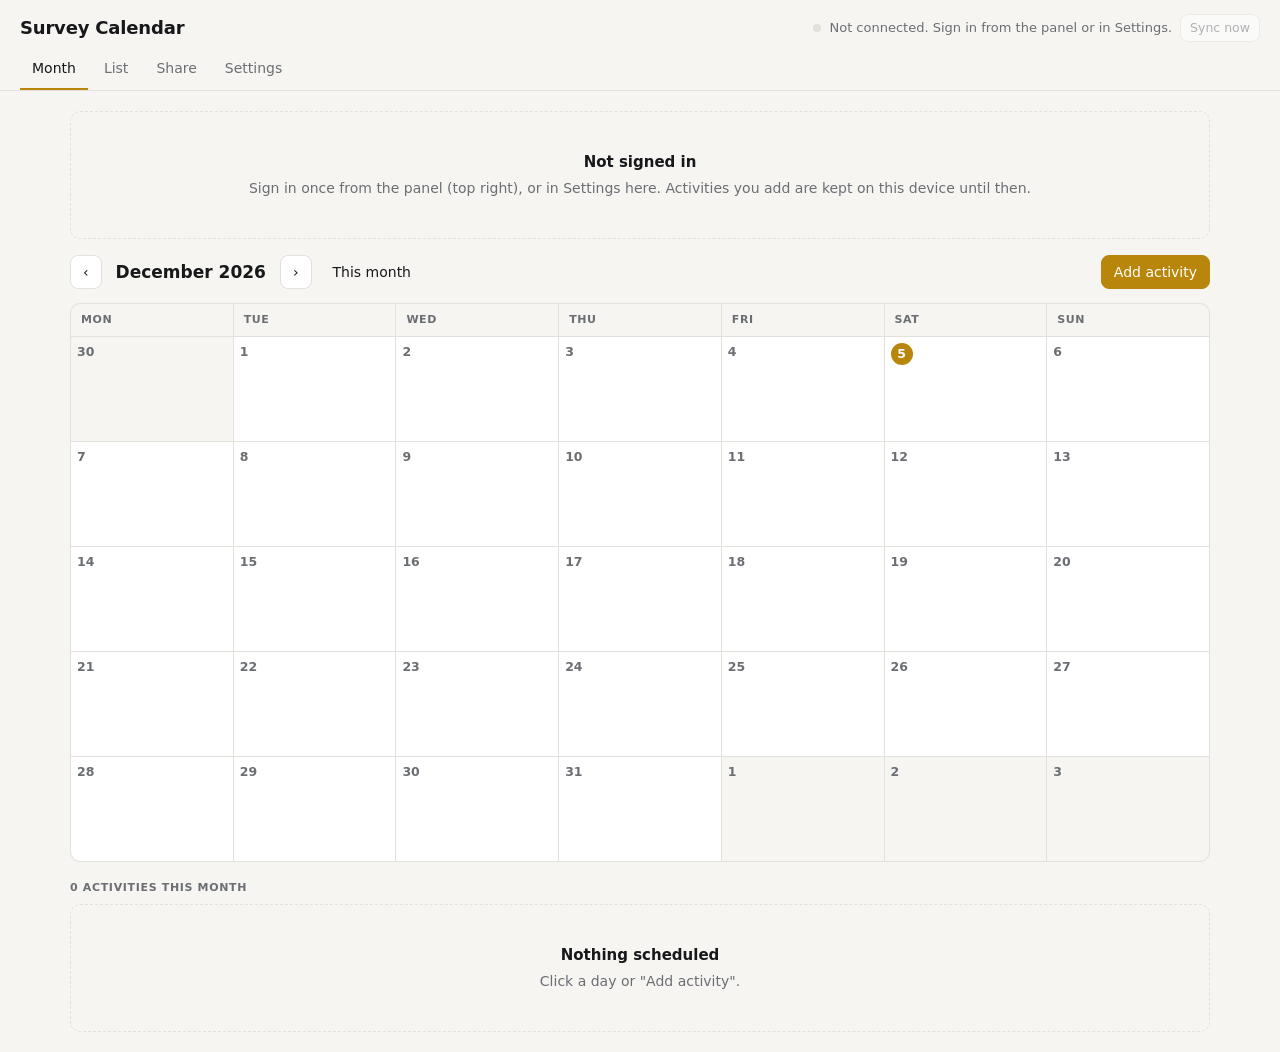
==== apps/calendar.html @ 8a00ec75 "Dashboard, Chatroom and Survey Calendar added to the Survey Unit panel" ====
<!doctype html>
<html lang="en">
<head>
<meta charset="utf-8">
<meta name="viewport" content="width=device-width, initial-scale=1">
<title>Survey Calendar</title>
<style>
/* Survey Calendar: the unit's survey activities on a month calendar, shareable read-only with stakeholders.
   Part of the Survey Unit panel (same look). Saved on this device first, sent to the Sheet when online (backend/unit_hub.gs, ?app=cal). */
:root{
  --bg:#f6f5f2; --panel:#ffffff; --ink:#17181a; --muted:#6b6e73; --line:#e3e1dc; --hover:#f0eee9; --field:#ffffff;
  --accent:#b8860b; --accent-ink:#ffffff; --accent-soft:#f7efd9;
  --ok:#1d7a43; --ok-bg:#e3f2e8; --bad:#b3261e; --bad-bg:#fbe7e4; --warn:#8f5b00; --warn-bg:#fbf0d9; --info:#2f5fa8; --info-bg:#e6eefa;
  --shadow:0 1px 2px rgba(0,0,0,.05); --shadow-lg:0 16px 40px rgba(0,0,0,.2);
  --font:"Inter","IBM Plex Sans","Segoe UI",system-ui,sans-serif; --mono:"IBM Plex Mono",Consolas,monospace;
  --r:10px; --gap-l:20px;
}
@media (prefers-color-scheme: dark){ :root:not([data-theme="light"]){
  --bg:#0e0f10; --panel:#17181a; --ink:#ececea; --muted:#9a9c9f; --line:#2a2c2f; --hover:#1f2023; --field:#121315;
  --accent:#e0b03c; --accent-ink:#17130a; --accent-soft:#2a230f;
  --ok:#5fcf8c; --ok-bg:#14271b; --bad:#f2877d; --bad-bg:#331714; --warn:#e3b24f; --warn-bg:#2e2310; --info:#8db4f0; --info-bg:#16213a;
  --shadow:0 1px 2px rgba(0,0,0,.4); --shadow-lg:0 16px 40px rgba(0,0,0,.6); color-scheme:dark; } }
:root[data-theme="dark"]{
  --bg:#0e0f10; --panel:#17181a; --ink:#ececea; --muted:#9a9c9f; --line:#2a2c2f; --hover:#1f2023; --field:#121315;
  --accent:#e0b03c; --accent-ink:#17130a; --accent-soft:#2a230f;
  --ok:#5fcf8c; --ok-bg:#14271b; --bad:#f2877d; --bad-bg:#331714; --warn:#e3b24f; --warn-bg:#2e2310; --info:#8db4f0; --info-bg:#16213a;
  --shadow:0 1px 2px rgba(0,0,0,.4); --shadow-lg:0 16px 40px rgba(0,0,0,.6); color-scheme:dark; }
*{box-sizing:border-box}
html,body{margin:0}
body{background:var(--bg);color:var(--ink);font:14px/1.45 var(--font);min-height:100vh}
:focus-visible{outline:2px solid var(--accent);outline-offset:2px}
button,input,select,textarea{font:inherit;color:inherit}
.mono{font-family:var(--mono);font-variant-numeric:tabular-nums}
.muted{color:var(--muted)}
header.top{position:sticky;top:0;z-index:5;background:var(--bg);border-bottom:1px solid var(--line)}
.hrow{display:flex;align-items:center;gap:12px;padding:14px var(--gap-l) 0;flex-wrap:wrap}
.hrow h1{font-size:18px;margin:0;letter-spacing:-.01em}
.sync{display:flex;align-items:center;gap:8px;font-size:13px;color:var(--muted);margin-left:auto}
.dot{width:8px;height:8px;border-radius:50%;background:var(--line);flex:none}
.dot.on{background:var(--ok)} .dot.off{background:var(--warn)} .dot.err{background:var(--bad)}
.tabs{display:flex;gap:4px;padding:8px var(--gap-l) 0;overflow-x:auto;scrollbar-width:none}
.tab{border:0;background:none;padding:8px 12px 10px;border-bottom:2px solid transparent;color:var(--muted);cursor:pointer;font-weight:500;white-space:nowrap}
.tab:hover{color:var(--ink)}
.tab[aria-selected="true"]{color:var(--ink);border-bottom-color:var(--accent)}
main{padding:var(--gap-l);max-width:1180px;margin:0 auto}
.btn{display:inline-flex;align-items:center;justify-content:center;gap:6px;height:34px;padding:0 12px;border-radius:8px;border:1px solid var(--line);background:var(--panel);cursor:pointer;font-weight:500;text-decoration:none;white-space:nowrap}
.btn:hover{background:var(--hover)}
.btn.primary{background:var(--accent);border-color:var(--accent);color:var(--accent-ink)}
.btn.sm{height:28px;padding:0 9px;font-size:12.5px}
.btn.ghost{border-color:transparent;background:none}
.btn:disabled{opacity:.5;cursor:default}
.btn[hidden]{display:none}
.banner{display:flex;gap:12px;align-items:flex-start;padding:12px 14px;border-radius:var(--r);margin-bottom:var(--gap-l);border:1px solid}
.banner.bad{background:var(--bad-bg);border-color:var(--bad)}
.banner b{display:block;margin-bottom:2px}
.prob{border-top:1px solid var(--line);padding:10px 0 0;margin-top:10px;display:flex;gap:10px;flex-wrap:wrap;align-items:center}
.empty{padding:40px 20px;text-align:center;color:var(--muted);border:1px dashed var(--line);border-radius:var(--r)}
.empty b{display:block;color:var(--ink);font-size:15px;margin-bottom:4px}
.pill{display:inline-block;font-size:11.5px;font-weight:600;padding:1px 8px;border-radius:999px;background:var(--hover);color:var(--muted);white-space:nowrap}
.pill.pending{background:var(--accent-soft);color:var(--accent)}
.st-Planned{background:var(--info-bg);color:var(--info)} .st-Confirmed{background:var(--ok-bg);color:var(--ok)}
.st-Postponed{background:var(--warn-bg);color:var(--warn)} .st-Done{background:var(--hover);color:var(--muted)} .st-Cancelled{background:var(--bad-bg);color:var(--bad)}
.toolbar{display:flex;gap:8px;flex-wrap:wrap;align-items:center;margin-bottom:14px}
.toolbar h2{font-size:17px;margin:0 6px;min-width:150px}
.toolbar select,.toolbar input{height:34px;border:1px solid var(--line);border-radius:8px;background:var(--field);padding:0 8px;max-width:100%}
.toolbar .grow{flex:1}
/* Month */
.cal{display:grid;grid-template-columns:repeat(7,minmax(0,1fr));border:1px solid var(--line);border-radius:var(--r);overflow:hidden;background:var(--line);gap:1px}
.cal .hd{background:var(--bg);font-size:11px;font-weight:600;letter-spacing:.05em;text-transform:uppercase;color:var(--muted);padding:8px 10px}
.day{background:var(--panel);min-height:104px;padding:6px 6px 8px;display:flex;flex-direction:column;gap:3px;min-width:0;cursor:pointer}
.day:hover{background:var(--hover)}
.day.out{background:var(--bg);color:var(--muted)}
.day .n{font-size:12.5px;font-weight:600;color:var(--muted)}
.day.is-today .n{display:inline-flex;align-items:center;justify-content:center;width:22px;height:22px;border-radius:50%;background:var(--accent);color:var(--accent-ink)}
.ev{display:block;width:100%;text-align:left;border:0;border-left:3px solid var(--info);background:var(--info-bg);color:var(--ink);border-radius:5px;padding:2px 6px;font-size:11.5px;line-height:1.35;white-space:nowrap;overflow:hidden;text-overflow:ellipsis;cursor:pointer}
.ev.a-Field-survey,.ev.a-Relocation-survey{border-left-color:var(--accent);background:var(--accent-soft)}
.ev.a-Meeting,.ev.a-Training{border-left-color:var(--ok);background:var(--ok-bg)}
.ev.s-Cancelled{text-decoration:line-through;opacity:.6} .ev.s-Done{opacity:.6} .ev.s-Postponed{border-left-color:var(--warn);background:var(--warn-bg)}
.ev.cont{border-left-color:transparent}
.more{font-size:11px;color:var(--muted)}
.dsm{display:none}
/* List */
.lgrp{font-size:11px;font-weight:600;letter-spacing:.06em;text-transform:uppercase;color:var(--muted);margin:18px 0 8px}
.card{display:flex;gap:14px;background:var(--panel);border:1px solid var(--line);border-radius:var(--r);padding:12px 14px;margin-bottom:8px;cursor:pointer;box-shadow:var(--shadow)}
.card:hover{background:var(--hover)}
.card .when{width:108px;flex:none}
.card .when b{display:block}
.card .when span{font-size:12.5px;color:var(--muted)}
.card .what{min-width:0;flex:1}
.card .t{font-weight:600}
.card .m{font-size:13px;color:var(--muted)}
.card.past{opacity:.7}
/* Drawer */
.scrim{position:fixed;inset:0;background:rgba(0,0,0,.4);z-index:20}
.drawer{position:fixed;top:0;right:0;bottom:0;width:min(520px,100%);background:var(--bg);z-index:21;display:flex;flex-direction:column;box-shadow:var(--shadow-lg)}
.scrim[hidden],.drawer[hidden]{display:none}
.dhead{display:flex;align-items:center;gap:10px;padding:14px var(--gap-l);border-bottom:1px solid var(--line);background:var(--panel)}
.dhead h2{margin:0;font-size:16px}
.dbody{flex:1;overflow:auto;padding:var(--gap-l)}
.dfoot{display:flex;gap:8px;padding:12px var(--gap-l);border-top:1px solid var(--line);background:var(--panel);flex-wrap:wrap;align-items:center}
.fgrid{display:grid;grid-template-columns:1fr 1fr;gap:12px}
.fgrid .full{grid-column:1/-1}
label.f,div.f{display:flex;flex-direction:column;gap:4px;font-size:12.5px;font-weight:500;min-width:0}
label.f input,label.f select,label.f textarea{border:1px solid var(--line);border-radius:8px;background:var(--field);padding:8px 10px;font-size:14px;font-weight:400;width:100%}
label.f textarea{min-height:64px;resize:vertical}
.hint{font-weight:400;color:var(--muted);font-size:12px}
.people{display:flex;flex-wrap:wrap;gap:6px}
.people label{display:inline-flex;align-items:center;gap:6px;border:1px solid var(--line);border-radius:999px;padding:4px 10px;background:var(--field);font-weight:400;font-size:13px;cursor:pointer}
.people label:has(input:checked){border-color:var(--accent);background:var(--accent-soft)}
.chk{display:flex;gap:8px;align-items:flex-start;font-weight:400;font-size:13.5px}
.chk input{margin-top:3px}
.ferr{color:var(--bad);font-size:13px;width:100%}
.ferr:empty{display:none}
.ro{font-size:13.5px;line-height:1.6}
.ro dt{font-size:11px;font-weight:600;letter-spacing:.05em;text-transform:uppercase;color:var(--muted);margin-top:10px}
.ro dd{margin:0}
.hist{font-size:12.5px;border-left:2px solid var(--line);padding-left:12px;margin-top:14px}
.hist div{margin-bottom:6px}
/* Share and settings */
.panel{background:var(--panel);border:1px solid var(--line);border-radius:var(--r);padding:var(--gap-l);margin-bottom:var(--gap-l);box-shadow:var(--shadow)}
.panel h2{font-size:15px;margin:0 0 4px}
.panel p{margin:0 0 14px;color:var(--muted)}
.row{display:flex;gap:10px;flex-wrap:wrap;align-items:flex-end}
.row label.f{flex:1;min-width:200px}
.linkbox{font-family:var(--mono);font-size:12.5px;padding:10px 12px;background:var(--hover);border-radius:8px;word-break:break-all;margin:0 0 10px;user-select:all}
.toast{position:fixed;left:50%;bottom:20px;transform:translateX(-50%);background:var(--ink);color:var(--bg);padding:10px 16px;border-radius:8px;z-index:40;font-weight:500;box-shadow:var(--shadow-lg);max-width:calc(100% - 32px)}
.toast[hidden]{display:none}
@media (max-width:720px){
  .hrow,.tabs,main{padding-left:16px;padding-right:16px}
  .sync{margin-left:0;width:100%}
  .cal .hd{padding:6px 2px;text-align:center}
  .day{min-height:56px;padding:4px 2px;align-items:center}
  .day .ev,.day .more{display:none}
  .dsm{display:flex;gap:3px;flex-wrap:wrap;justify-content:center}
  .dsm i{width:6px;height:6px;border-radius:50%;background:var(--info)}
  .dsm i.a{background:var(--accent)}
  .fgrid{grid-template-columns:1fr}
  .card{flex-direction:column;gap:2px}
  .card .when{width:auto}
  .card .when b,.card .when span{display:inline;margin-right:8px}
  .toolbar h2{min-width:0;flex:1 0 auto;font-size:16px;text-align:center}
  .toolbar .grow{display:none}
}
@media (prefers-reduced-motion:no-preference){ .btn,.day,.tab,.card{transition:background .12s,border-color .12s} }
</style>
</head>
<body>
<header class="top">
  <div class="hrow">
    <h1>Survey Calendar</h1>
    <div class="sync"><span class="dot" id="sDot"></span><span id="sText">Not connected</span>
      <button class="btn sm" id="syncBtn">Sync now</button></div>
  </div>
  <nav class="tabs" role="tablist" id="tabs">
    <button class="tab" role="tab" data-v="month">Month</button>
    <button class="tab" role="tab" data-v="list">List</button>
    <button class="tab" role="tab" data-v="share">Share</button>
    <button class="tab" role="tab" data-v="settings">Settings</button>
  </nav>
</header>
<main id="main"></main>

<div class="scrim" id="scrim" hidden></div>
<aside class="drawer" id="drawer" hidden aria-labelledby="dTitle" role="dialog">
  <div class="dhead"><div><h2 id="dTitle">Activity</h2><div class="muted" id="dSub" style="font-size:12.5px"></div></div><span style="flex:1"></span><button class="btn ghost sm" id="dClose">Close</button></div>
  <div class="dbody" id="dBody"></div>
  <div class="dfoot">
    <div class="ferr" id="fErr" role="alert"></div>
    <button class="btn primary" id="fSave">Save</button>
    <button class="btn" id="fCancel">Cancel</button>
    <span style="flex:1"></span>
    <button class="btn" id="fIcs" hidden>Add to my calendar</button>
    <button class="btn" id="fHist" hidden>History</button>
  </div>
</aside>
<div class="toast" id="toast" hidden role="status"></div>

<script>
"use strict";
const APP = "cal", LS = "cal.v1";
const FIELDS = ["title", "activity", "start", "end", "time", "place", "personnel", "others", "stakeholders", "status", "public_note", "notes", "shared"];
const ACTIVITIES = ["Field survey", "Relocation survey", "Ocular inspection", "Verification", "Meeting", "Training", "Other"];
const STATUSES = ["Planned", "Confirmed", "Postponed", "Done", "Cancelled"];
const WEEKDAYS = ["Mon", "Tue", "Wed", "Thu", "Fri", "Sat", "Sun"];

const $ = id => document.getElementById(id);
const esc = s => String(s == null ? "" : s).replace(/[&<>"']/g, c => ({ "&": "&amp;", "<": "&lt;", ">": "&gt;", '"': "&quot;", "'": "&#39;" }[c]));
const pad = n => String(n).padStart(2, "0");
const ymd = d => d.getFullYear() + "-" + pad(d.getMonth() + 1) + "-" + pad(d.getDate());
const today = () => ymd(new Date());
const addDays = (s, n) => { const d = new Date(s + "T00:00:00"); d.setDate(d.getDate() + n); return ymd(d); };
const fmtTime = iso => iso ? new Date(iso).toLocaleString("en-PH", { month: "short", day: "numeric", hour: "numeric", minute: "2-digit" }) : "";
const fmtDay = s => new Date(s + "T00:00:00").toLocaleDateString("en-PH", { weekday: "short", month: "short", day: "numeric" });
const fmtLong = s => new Date(s + "T00:00:00").toLocaleDateString("en-PH", { weekday: "long", month: "long", day: "numeric", year: "numeric" });
const span = v => fmtDay(v.start) + (v.end && v.end !== v.start ? " – " + fmtDay(v.end) : "");
const names = s => String(s || "").split(",").map(x => x.trim()).filter(Boolean);
const cls = s => String(s || "").replace(/[^A-Za-z]+/g, "-");

/* ---------- State, kept on this device ---------- */
function awSignin(url, key) {
  try {
    if (url !== undefined) localStorage.setItem("aw.signin", JSON.stringify({ url: url, key: key }));
    return JSON.parse(localStorage.getItem("aw.signin") || "null");
  } catch (e) { return null; }
}
function blank() { return { cfg: { url: "", key: "", device: "" }, me: null, people: [], items: {}, outbox: [], problems: [], lastPull: "", lastSync: "", share: "", seq: 0 }; }
function load() {
  let s = null;
  try { s = JSON.parse(localStorage.getItem(LS) || "null"); } catch (e) { s = null; }
  s = Object.assign(blank(), s || {});
  if (!s.cfg.device) s.cfg.device = (/Mobi|Android/i.test(navigator.userAgent) ? "PHONE-" : "PC-") + Math.random().toString(36).slice(2, 7).toUpperCase();
  const si = awSignin();
  if (si) { if (si.url) s.cfg.url = si.url; s.cfg.key = si.key || ""; }
  return s;
}
let state = load(), storeOk = true;
function save() { try { localStorage.setItem(LS, JSON.stringify(state)); storeOk = true; } catch (e) { storeOk = false; } }
const keyOf = it => it.id || it.tmp;
const pending = k => state.outbox.some(o => o.type === "save" && (o.id || o.tmp) === k);
const boss = () => !!state.me && (state.me.role === "head" || state.me.role === "admin");
const canEdit = v => !!state.me && (!v || !v.created_by || boss() || v.created_by === state.me.name || names(v.personnel).includes(state.me.name));
function newTmp() { state.seq = (state.seq || 0) + 1; return "tmp-" + state.cfg.device + "-" + Date.now().toString(36) + "-" + state.seq; }

/* ---------- Talking to the Sheet ---------- */
const okAddr = u => /^https:\/\/script\.google\.com\/(a\/macros\/[\w.-]+|macros)\/s\/[\w-]+\/(exec|dev)$/.test(String(u || "")) || /^http:\/\/(localhost|127\.0\.0\.1)(:\d+)?\//.test(String(u || ""));
let syncing = false, syncAgain = false, online = navigator.onLine, lastError = "";
async function call(method, payload) {
  const u = state.cfg.url;
  if (!okAddr(u)) throw new Error("The web app address in Settings is not a Google Apps Script address");
  let r;
  if (method === "GET") r = await fetch(u + (u.includes("?") ? "&" : "?") + new URLSearchParams(Object.assign({ key: state.cfg.key, app: APP }, payload)), { redirect: "follow" });
  else r = await fetch(u, { method: "POST", redirect: "follow", headers: { "Content-Type": "text/plain;charset=utf-8" }, body: JSON.stringify(Object.assign({ key: state.cfg.key, device: state.cfg.device, app: APP }, payload)) });
  const j = await r.json();
  if (!j.ok) throw Object.assign(new Error(j.error || "The Sheet refused the request"), { server: true });
  return j;
}
async function sync(quiet) {
  if (!state.cfg.url || !state.cfg.key) return;
  if (syncing) { syncAgain = true; return; }
  syncing = true; syncAgain = false; renderSync();
  try {
    if (state.outbox.length) {
      const sent = state.outbox.slice(), revs = sent.map(o => o.rev);
      const res = await call("POST", { changes: sent.map(o => ({ type: o.type, id: o.id, tmp: o.tmp, baseVersion: o.baseVersion, data: o.data })) });
      res.results.forEach((r, i) => {
        const o = sent[i], k = o.id || o.tmp;
        const changedSince = state.outbox.includes(o) && o.rev !== revs[i];
        if (!changedSince) state.outbox = state.outbox.filter(x => x !== o);
        if (o.type === "resetShare") { if (r.result === "saved") { state.share = r.share; toast("New link made. The old link no longer opens."); } else state.problems.push({ kind: "rejected", what: "New share link", error: r.error }); return; }
        const what = (o.data && o.data.title) || k;
        if (r.result === "saved" || r.result === "same") {
          if (o.tmp && state.items[o.tmp]) delete state.items[o.tmp];
          state.items[r.id] = Object.assign({}, r.record);
          if (changedSince) { o.id = r.id; o.tmp = ""; o.baseVersion = r.record.version; Object.assign(state.items[r.id], o.data); }
        } else if (r.result === "conflict") {
          if (r.server) state.items[r.server.id] = Object.assign({}, r.server);
          state.problems.push({ kind: "conflict", key: r.server ? r.server.id : k, mine: o.data, what, detail: "Someone changed this activity first; the Sheet's copy is showing now." });
        } else {
          if (r.server) state.items[r.server.id] = Object.assign({}, r.server); else if (o.tmp) delete state.items[o.tmp];
          state.problems.push({ kind: "rejected", key: r.server ? r.server.id : "", mine: o.data, what, error: r.error });
        }
      });
      if (res.share) state.share = res.share;
      state.me = res.me; save();
    }
    const since = state.lastPull ? new Date(new Date(state.lastPull).getTime() - 120000).toISOString() : "";
    const p = await call("GET", { action: "pull", since });
    if (!state.me || state.me.name !== p.me.name) state.items = {};
    state.me = p.me; state.people = p.people || state.people; state.share = p.share || state.share;
    (p.items || []).forEach(s => {
      const loc = state.items[s.id];
      if (pending(s.id)) return;
      if (!loc || (Number(s.version) || 0) >= (Number(loc.version) || 0)) state.items[s.id] = s;
    });
    state.lastPull = p.server_time; state.lastSync = new Date().toISOString(); lastError = ""; online = true;
    save();
  } catch (e) {
    lastError = e.server ? e.message : "";
    if (!e.server) online = false;
    if (!quiet && e.server) toast(e.message);
  } finally {
    syncing = false; render();
    if (syncAgain && online && state.outbox.length) setTimeout(() => sync(true), 0);
  }
}
function queueSave(it, data) {
  const k = keyOf(it), o = state.outbox.find(x => x.type === "save" && (x.id || x.tmp) === k);
  if (o) { o.data = data; o.rev++; }
  else state.outbox.push({ type: "save", id: it.id || "", tmp: it.id ? "" : it.tmp, baseVersion: Number(it.version) || 0, data, rev: 1 });
  state.items[k] = Object.assign({}, it, data, it.id ? {} : { tmp: it.tmp, created_by: state.me ? state.me.name : "" });
  save(); render(); sync(true);
}

/* ---------- Views ---------- */
let view = "month", month = today().slice(0, 7), filt = { act: "", who: "", q: "", past: false };
try { view = sessionStorage.getItem("cal.view") || view; month = sessionStorage.getItem("cal.month") || month; } catch (e) {}
const all = () => Object.values(state.items).sort((a, b) => a.start < b.start ? -1 : a.start > b.start ? 1 : String(a.title).localeCompare(String(b.title)));
const on = (v, d) => v.start <= d && (v.end || v.start) >= d;
function shiftMonth(ym, n) { const d = new Date(ym + "-01T00:00:00"); d.setMonth(d.getMonth() + n); return ymd(d).slice(0, 7); }

function render() {
  document.querySelectorAll(".tab").forEach(t => t.setAttribute("aria-selected", t.dataset.v === view));
  renderSync();
  $("main").innerHTML = problemsHtml() + ({ month: monthHtml, list: listHtml, share: shareHtml, settings: settingsHtml }[view])();
  try { sessionStorage.setItem("cal.view", view); sessionStorage.setItem("cal.month", month); } catch (e) {}
}
function renderSync() {
  const n = state.outbox.length;
  let c = "", text;
  if (!state.cfg.url || !state.cfg.key) text = "Not connected. Sign in from the panel or in Settings.";
  else if (syncing) { c = "on"; text = "Syncing…"; }
  else if (lastError) { c = "err"; text = lastError; }
  else if (!online) { c = "off"; text = "Offline · " + (n ? n + (n === 1 ? " change" : " changes") + " kept on this device, will send when online" : "showing the copy on this device"); }
  else { c = "on"; text = (state.me ? state.me.name + " · " : "") + (n ? n + " waiting to send" : "Synced " + fmtTime(state.lastSync)); }
  if (!storeOk) { c = "err"; text = "This browser is not keeping changes on the device. Keep the page open until it syncs."; }
  $("sDot").className = "dot " + c; $("sText").textContent = text;
  $("syncBtn").disabled = syncing || !state.cfg.url || !state.cfg.key;
}
function problemsHtml() {
  if (!state.problems.length) return "";
  return `<div class="banner bad" role="alert"><div style="flex:1"><b>${state.problems.length} ${state.problems.length === 1 ? "change was" : "changes were"} not saved to the Sheet</b>
    ${state.problems.map((p, i) => `<div class="prob"><div style="flex:1;min-width:220px"><span>${esc(p.what)}</span><br><span class="muted">${esc(p.kind === "conflict" ? p.detail : p.error)}</span></div>
      ${p.mine ? `<button class="btn sm" data-act="fix" data-i="${i}">${p.kind === "conflict" ? "Use my version" : "Fix and save"}</button>` : ""}
      <button class="btn sm ghost" data-act="dismiss" data-i="${i}">Dismiss</button></div>`).join("")}</div></div>`;
}
function connectHint() {
  return state.cfg.key ? "" : `<div class="empty" style="margin-bottom:16px"><b>Not signed in</b>Sign in once from the panel (top right), or in Settings here. Activities you add are kept on this device until then.</div>`;
}
function monthHtml() {
  const first = new Date(month + "-01T00:00:00"), title = first.toLocaleDateString("en-PH", { month: "long", year: "numeric" });
  const startGrid = new Date(first); startGrid.setDate(1 - ((first.getDay() + 6) % 7));
  const evs = all(), t = today();
  let cells = "";
  for (let i = 0; i < 42; i++) {
    const d = new Date(startGrid); d.setDate(startGrid.getDate() + i);
    const s = ymd(d), inMonth = s.slice(0, 7) === month;
    if (i >= 35 && !inMonth) break;
    const here = evs.filter(v => on(v, s)), show = here.slice(0, 3);
    cells += `<div class="day${inMonth ? "" : " out"}${s === t ? " is-today" : ""}" data-day="${s}"><span class="n">${d.getDate()}</span>
      ${show.map(v => `<button class="ev a-${cls(v.activity)} s-${cls(v.status)}${v.start < s && (d.getDay() !== 1) ? " cont" : ""}" data-ev="${esc(keyOf(v))}" title="${esc(v.title + " · " + v.activity + (v.place ? " · " + v.place : ""))}">${v.start === s || d.getDay() === 1 ? esc(v.title) : "&nbsp;"}</button>`).join("")}
      ${here.length > 3 ? `<span class="more">+${here.length - 3} more</span>` : ""}
      <span class="dsm">${here.slice(0, 4).map(v => `<i class="${/survey/i.test(v.activity) ? "a" : ""}"></i>`).join("")}</span></div>`;
  }
  const inM = evs.filter(v => v.start.slice(0, 7) <= month && (v.end || v.start).slice(0, 7) >= month);
  return connectHint() + `<div class="toolbar"><button class="btn" data-mon="-1" aria-label="Previous month">‹</button><h2>${esc(title)}</h2><button class="btn" data-mon="1" aria-label="Next month">›</button>
      <button class="btn ghost" data-mon="0">This month</button><span class="grow"></span><button class="btn primary" data-new="${t.slice(0, 7) === month ? t : month + "-01"}">Add activity</button></div>
    <div class="cal">${WEEKDAYS.map(w => `<div class="hd">${w}</div>`).join("")}${cells}</div>
    <div class="lgrp">${inM.length} ${inM.length === 1 ? "activity" : "activities"} this month</div>
    ${inM.map(cardHtml).join("") || `<div class="empty"><b>Nothing scheduled</b>Click a day or "Add activity".</div>`}`;
}
function cardHtml(v) {
  const k = keyOf(v), past = (v.end || v.start) < today();
  return `<div class="card${past ? " past" : ""}" data-ev="${esc(k)}"><div class="when"><b>${esc(span(v))}</b>${v.time ? `<span>${esc(v.time)}</span>` : ""}</div>
    <div class="what"><div class="t">${esc(v.title)} <span class="pill st-${cls(v.status)}">${esc(v.status)}</span>${pending(k) ? ' <span class="pill pending">Not sent yet</span>' : ""}${v.shared === "no" ? ' <span class="pill">Not shared</span>' : ""}</div>
      <div class="m">${esc(v.activity)}${v.place ? " · " + esc(v.place) : ""}</div>
      ${v.personnel || v.others ? `<div class="m">Personnel: ${esc([v.personnel, v.others].filter(Boolean).join(", "))}</div>` : ""}
      ${v.stakeholders ? `<div class="m">With: ${esc(v.stakeholders)}</div>` : ""}</div></div>`;
}
function listHtml() {
  const t = today(), q = filt.q.toLowerCase();
  const rows = all().filter(v => (filt.past || (v.end || v.start) >= t) && (!filt.act || v.activity === filt.act) && (!filt.who || names(v.personnel).includes(filt.who))
    && (!q || [v.title, v.place, v.personnel, v.others, v.stakeholders, v.id].join(" ").toLowerCase().includes(q)));
  const groups = {};
  rows.forEach(v => { const g = v.start.slice(0, 7); (groups[g] = groups[g] || []).push(v); });
  return connectHint() + `<div class="toolbar">
      <input id="lq" type="search" placeholder="Search title, place, people" value="${esc(filt.q)}" style="min-width:200px;flex:1">
      <select id="lact"><option value="">All activities</option>${ACTIVITIES.map(a => `<option${a === filt.act ? " selected" : ""}>${esc(a)}</option>`).join("")}</select>
      <select id="lwho"><option value="">All personnel</option>${state.people.map(p => `<option${p.name === filt.who ? " selected" : ""}>${esc(p.name)}</option>`).join("")}</select>
      <label class="chk" style="align-items:center"><input type="checkbox" id="lpast"${filt.past ? " checked" : ""}> Show past</label>
      <button class="btn primary" data-new="${t}">Add activity</button></div>
    ${Object.keys(groups).sort().map(g => `<div class="lgrp">${esc(new Date(g + "-01T00:00:00").toLocaleDateString("en-PH", { month: "long", year: "numeric" }))}</div>${groups[g].map(cardHtml).join("")}`).join("")
      || `<div class="empty"><b>No activities${filt.past ? "" : " coming up"}</b>${filt.q || filt.act || filt.who ? "Nothing matches the filter." : "Add the first one."}</div>`}`;
}
function shareHtml() {
  const shared = all().filter(v => v.shared !== "no" && (v.end || v.start) >= today() && v.status !== "Cancelled").length;
  const link = state.share, ics = link ? link + "&format=ics" : "";
  return `<section class="panel"><h2>Link for stakeholders</h2>
      <p>Anyone with this link sees the shared activities read-only: dates, place, personnel, stakeholders, status and the note for stakeholders. Internal notes and activities marked "Not shared" are never shown. No key is needed, so send it only to the people involved.</p>
      ${link ? `<div class="linkbox" id="shareLink">${esc(link)}</div>
        <div class="row"><button class="btn primary" data-copy="link">Copy link</button><a class="btn" href="${esc(link)}" target="_blank" rel="noopener">Open it</a>
        ${state.me && state.me.role === "admin" ? `<button class="btn" id="resetShare">Make a new link</button>` : ""}</div>
        <p style="margin:14px 0 0">${shared} shared ${shared === 1 ? "activity" : "activities"} coming up. The page always shows the latest.</p>`
      : `<div class="empty"><b>${state.cfg.key ? "Link not available yet" : "Sign in to see the link"}</b>${state.cfg.key ? "Sync once while online. If it stays empty, the admin runs setupSurveyUnit in the Apps Script project." : ""}</div>`}</section>
    ${link ? `<section class="panel"><h2>Calendar file</h2><p>For Google Calendar, Outlook or a phone calendar: the shared activities as an .ics file. Open the link and import the file. It is a copy: import it again for later changes.</p>
      <div class="linkbox">${esc(ics)}</div><div class="row"><button class="btn" data-copy="ics">Copy file link</button></div></section>` : ""}
    <section class="panel"><h2>One activity</h2><p>Open an activity and use "Add to my calendar" to save just that one to this phone or PC.</p></section>`;
}
function settingsHtml() {
  return `<section class="panel"><h2>Connection</h2><p>Same web app address and key as every Survey Unit app. Signing in here signs in the others too.</p>
      <div class="row"><label class="f"><span>Web app address</span><input id="cUrl" value="${esc(state.cfg.url)}" placeholder="https:&#47;&#47;script.google.com/macros/s/…/exec"></label>
      <label class="f" style="max-width:220px"><span>Your key</span><input id="cKey" value="${esc(state.cfg.key)}" placeholder="ABCDE-12345" autocomplete="off"></label>
      <button class="btn primary" id="cSave">Save and connect</button></div>
      <p style="margin:12px 0 0">This device: <span class="mono">${esc(state.cfg.device)}</span>${state.me ? ` · Signed in as <b>${esc(state.me.name)}</b> (${esc(state.me.role)})` : ""}</p></section>
    <section class="panel"><h2>On this device</h2><p>${Object.keys(state.items).length} activities kept here · ${state.outbox.length} waiting to send${state.lastSync ? " · last synced " + esc(fmtTime(state.lastSync)) : ""}.</p>
      <button class="btn" id="cForget">Remove this device's copy</button></section>`;
}

/* ---------- Drawer ---------- */
let editing = null;
function openDrawer(v, preset) {
  const isNew = !v;
  editing = v ? Object.assign({}, v) : Object.assign({ tmp: newTmp(), version: 0, activity: "Field survey", status: "Planned", shared: "yes", start: today(), end: "" }, preset || {});
  if (preset && v) Object.assign(editing, preset);
  const e = editing, mine = canEdit(isNew ? null : v);
  $("dTitle").textContent = isNew ? "New activity" : e.title || "Activity";
  $("dSub").textContent = isNew ? "Saved on this device first" : (e.id || "Not sent yet") + (e.created_by ? " · added by " + e.created_by : "");
  $("fErr").textContent = "";
  $("fSave").hidden = $("fCancel").hidden = !mine;
  $("fHist").hidden = !e.id; $("fIcs").hidden = isNew;
  if (!mine) {
    $("dBody").innerHTML = `<dl class="ro"><dt>When</dt><dd>${esc(span(e))}${e.time ? " · " + esc(e.time) : ""}</dd><dt>Activity</dt><dd>${esc(e.activity)} · <span class="pill st-${cls(e.status)}">${esc(e.status)}</span></dd>
      ${e.place ? `<dt>Place</dt><dd>${esc(e.place)}</dd>` : ""}${e.personnel || e.others ? `<dt>Personnel</dt><dd>${esc([e.personnel, e.others].filter(Boolean).join(", "))}</dd>` : ""}
      ${e.stakeholders ? `<dt>Stakeholders</dt><dd>${esc(e.stakeholders)}</dd>` : ""}${e.public_note ? `<dt>Note for stakeholders</dt><dd>${esc(e.public_note)}</dd>` : ""}
      ${e.notes ? `<dt>Internal notes</dt><dd>${esc(e.notes)}</dd>` : ""}</dl><p class="muted" style="margin-top:16px">Only the person who added it, its personnel or the head can change it.</p><div id="dHist"></div>`;
  } else {
    const on = names(e.personnel);
    const extra = on.filter(n => !state.people.some(p => p.name === n));
    $("dBody").innerHTML = `<form id="form" class="fgrid" novalidate>
      <label class="f full"><span>Title</span><input name="title" maxlength="200" value="${esc(e.title || "")}" placeholder="e.g. Relocation survey, Lot 1234 (LHID 0505…)"></label>
      <label class="f"><span>Activity</span><select name="activity">${ACTIVITIES.map(a => `<option${a === e.activity ? " selected" : ""}>${esc(a)}</option>`).join("")}</select></label>
      <label class="f"><span>Status</span><select name="status">${STATUSES.map(a => `<option${a === e.status ? " selected" : ""}>${esc(a)}</option>`).join("")}</select></label>
      <label class="f"><span>Start</span><input type="date" name="start" value="${esc(e.start || "")}"></label>
      <label class="f"><span>End <span class="hint">(blank = one day)</span></span><input type="date" name="end" value="${esc(e.end && e.end !== e.start ? e.end : "")}"></label>
      <label class="f full"><span>Time <span class="hint">(optional)</span></span><input name="time" maxlength="60" value="${esc(e.time || "")}" placeholder="e.g. 7:00 AM, assembly at the provincial office"></label>
      <label class="f full"><span>Place</span><input name="place" maxlength="200" value="${esc(e.place || "")}" placeholder="Barangay, municipality"></label>
      <div class="f full"><span>Survey personnel</span><div class="people">${state.people.map(p => `<label><input type="checkbox" name="pp" value="${esc(p.name)}"${on.includes(p.name) ? " checked" : ""}> ${esc(p.name)}</label>`).join("")
        || `<span class="hint">The member list comes from the Sheet after the first sync.</span>`}${extra.map(n => `<label><input type="checkbox" name="pp" value="${esc(n)}" checked> ${esc(n)}</label>`).join("")}</div></div>
      <label class="f full"><span>Others involved <span class="hint">(people outside the unit)</span></span><input name="others" maxlength="300" value="${esc(e.others || "")}" placeholder="e.g. LO representative, BARC chair"></label>
      <label class="f full"><span>Stakeholders</span><input name="stakeholders" maxlength="300" value="${esc(e.stakeholders || "")}" placeholder="e.g. MARO Mobo, Landowner, LBP"></label>
      <label class="f full"><span>Note for stakeholders <span class="hint">(shown on the shared link)</span></span><textarea name="public_note" maxlength="1000" placeholder="e.g. Please bring the owner's copy of the title">${esc(e.public_note || "")}</textarea></label>
      <label class="f full"><span>Internal notes <span class="hint">(the unit only)</span></span><textarea name="notes" maxlength="2000">${esc(e.notes || "")}</textarea></label>
      <label class="chk full"><input type="checkbox" name="shared"${e.shared !== "no" ? " checked" : ""}> <span>Show on the stakeholders' link</span></label>
    </form><div id="dHist"></div>`;
    $("form").addEventListener("submit", ev => { ev.preventDefault(); saveDrawer(); });
  }
  $("scrim").hidden = $("drawer").hidden = false;
  const first = $("dBody").querySelector("input[name=title]"); if (first && isNew) first.focus();
}
function closeDrawer() { $("scrim").hidden = $("drawer").hidden = true; editing = null; }
function formData() {
  const f = $("form"), d = {};
  ["title", "activity", "start", "end", "time", "place", "others", "stakeholders", "status", "public_note", "notes"].forEach(k => { d[k] = f.elements[k].value.trim(); });
  d.personnel = [...f.querySelectorAll("input[name=pp]:checked")].map(x => x.value).join(", ");
  d.shared = f.elements.shared.checked ? "yes" : "no";
  if (!d.end) d.end = d.start;
  return d;
}
function check(d) {
  if (!d.title) return "Type a title.";
  if (!/^\d{4}-\d{2}-\d{2}$/.test(d.start)) return "Choose the start date.";
  if (d.end < d.start) return "The end date is before the start date.";
  return "";
}
function saveDrawer() {
  if (!$("form")) return;
  const d = formData(), err = check(d);
  if (err) { $("fErr").textContent = err; return; }
  queueSave(editing, d);
  toast(state.cfg.key ? "Saved on this device. Sending…" : "Saved on this device. Sign in to send it to the Sheet.");
  month = d.start.slice(0, 7); closeDrawer(); render();
}
async function showHistory() {
  if (!editing || !editing.id) return;
  try {
    const h = await call("GET", { action: "history", id: editing.id });
    $("dHist").innerHTML = `<div class="hist">${h.history.map(x => `<div><b>v${x.version}</b> ${esc(fmtTime(x.time))} · ${esc(x.by)}<br><span class="muted">${esc(Object.keys(JSON.parse(x.changed || "{}")).join(", "))}</span></div>`).join("") || "No history."}</div>`;
  } catch (e) { toast("History needs a connection."); }
}
// One activity as an .ics file, saved to this device (same format as the stakeholders' file).
function icsOne(v) {
  const t = s => String(s || "").replace(/\\/g, "\\\\").replace(/\r?\n/g, "\\n").replace(/([,;])/g, "\\$1");
  const day = (s, n) => addDays(s, n || 0).replace(/-/g, "");
  const fold = l => { const o = []; while (l.length > 73) { o.push(l.slice(0, 73)); l = " " + l.slice(73); } o.push(l); return o.join("\r\n"); };
  const desc = [v.activity + " · " + v.status, v.time ? "Time: " + v.time : "", v.personnel ? "Survey personnel: " + v.personnel : "", v.others ? "Others: " + v.others : "", v.stakeholders ? "Stakeholders: " + v.stakeholders : "", v.public_note || ""].filter(Boolean).join("\n");
  const L = ["BEGIN:VCALENDAR", "VERSION:2.0", "PRODID:-//Survey Unit Masbate//Survey Calendar//EN", "BEGIN:VEVENT", "UID:" + (v.id || v.tmp) + "@survey-unit-masbate",
    "DTSTAMP:" + new Date().toISOString().replace(/[-:]/g, "").replace(/\.\d+Z$/, "Z"), "DTSTART;VALUE=DATE:" + day(v.start), "DTEND;VALUE=DATE:" + day(v.end || v.start, 1),
    "SUMMARY:" + t(v.title), "DESCRIPTION:" + t(desc)].concat(v.place ? ["LOCATION:" + t(v.place)] : [], ["END:VEVENT", "END:VCALENDAR"]);
  const a = document.createElement("a");
  a.href = URL.createObjectURL(new Blob([L.map(fold).join("\r\n") + "\r\n"], { type: "text/calendar" }));
  a.download = (v.id || "activity") + ".ics"; document.body.appendChild(a); a.click(); a.remove();
}

/* ---------- Events ---------- */
let toastT;
function toast(t) { const el = $("toast"); el.textContent = t; el.hidden = false; clearTimeout(toastT); toastT = setTimeout(() => { el.hidden = true; }, 3200); }
$("tabs").addEventListener("click", e => { const t = e.target.closest(".tab"); if (t) { view = t.dataset.v; render(); } });
$("syncBtn").onclick = () => sync(false);
$("scrim").onclick = closeDrawer; $("dClose").onclick = closeDrawer; $("fCancel").onclick = closeDrawer;
$("fSave").onclick = saveDrawer; $("fHist").onclick = showHistory; $("fIcs").onclick = () => editing && icsOne(editing);
document.addEventListener("keydown", e => { if (e.key === "Escape" && !$("drawer").hidden) closeDrawer(); });
$("main").addEventListener("click", e => {
  const t = e.target;
  const ev = t.closest("[data-ev]"); if (ev) { e.stopPropagation(); return openDrawer(state.items[ev.dataset.ev]); }
  const nw = t.closest("[data-new]"); if (nw) return openDrawer(null, { start: nw.dataset.new });
  const day = t.closest("[data-day]");
  if (day) {
    const here = all().filter(v => on(v, day.dataset.day));
    // On a phone the day shows dots only: one activity opens it, several switch to the list for that day.
    if (here.length && matchMedia("(max-width:720px)").matches) { if (here.length === 1) return openDrawer(here[0]); filt.q = ""; filt.past = true; view = "list"; render(); return; }
    return openDrawer(null, { start: day.dataset.day });
  }
  const mon = t.closest("[data-mon]"); if (mon) { month = +mon.dataset.mon ? shiftMonth(month, +mon.dataset.mon) : today().slice(0, 7); return render(); }
  const act = t.closest("[data-act]");
  if (act) {
    const i = +act.dataset.i, p = state.problems[i];
    state.problems.splice(i, 1); save();
    if (act.dataset.act === "fix") { const cur = p.key && state.items[p.key]; return openDrawer(cur || null, p.mine); }
    return render();
  }
  const cp = t.closest("[data-copy]");
  if (cp) { const s = cp.dataset.copy === "ics" ? state.share + "&format=ics" : state.share; navigator.clipboard.writeText(s).then(() => toast("Copied."), () => toast("Select the link and copy it.")); return; }
  if (t.id === "resetShare") {
    if (!confirm("Make a new link? The current link stops working at once; send the new one to the stakeholders.")) return;
    state.outbox.push({ type: "resetShare", rev: 1 }); save(); return sync(false);
  }
  if (t.id === "cSave") {
    if (!okAddr($("cUrl").value.trim())) return toast("That is not a Google Apps Script web app address. It looks like https://script.google.com/macros/s/…/exec");
    state.cfg.url = $("cUrl").value.trim(); state.cfg.key = $("cKey").value.trim().toUpperCase(); state.lastPull = ""; lastError = ""; save(); awSignin(state.cfg.url, state.cfg.key);
    return sync(false).then(() => { if (state.me) toast("Connected as " + state.me.name); });
  }
  if (t.id === "cForget") {
    if (state.outbox.length) return toast(state.outbox.length + " changes are not sent yet. Sync first.");
    const cfg = state.cfg; state = blank(); state.cfg = cfg; save(); return render();
  }
});
$("main").addEventListener("input", e => { if (e.target.id === "lq") { filt.q = e.target.value; const pos = e.target.selectionStart; render(); const q = $("lq"); q.focus(); q.setSelectionRange(pos, pos); } });
$("main").addEventListener("change", e => {
  if (e.target.id === "lact") { filt.act = e.target.value; render(); }
  if (e.target.id === "lwho") { filt.who = e.target.value; render(); }
  if (e.target.id === "lpast") { filt.past = e.target.checked; render(); }
});
window.addEventListener("message", e => { if (e.data && e.data.type === "aw-theme") { if (e.data.theme) document.documentElement.dataset.theme = e.data.theme; else delete document.documentElement.dataset.theme; } });
window.addEventListener("online", () => { online = true; sync(true); });
window.addEventListener("offline", () => { online = false; renderSync(); });
window.addEventListener("storage", e => { if (e.key === LS) { state = load(); render(); } if (e.key === "aw.signin") { const s = awSignin(); if (s && (s.key !== state.cfg.key || s.url !== state.cfg.url)) { state = load(); state.lastPull = ""; render(); sync(true); } } });
setInterval(() => { if (!document.hidden) sync(true); }, 60000);
document.addEventListener("visibilitychange", () => { if (!document.hidden) sync(true); });
save(); render(); sync(true);
</script>
</body>
</html>
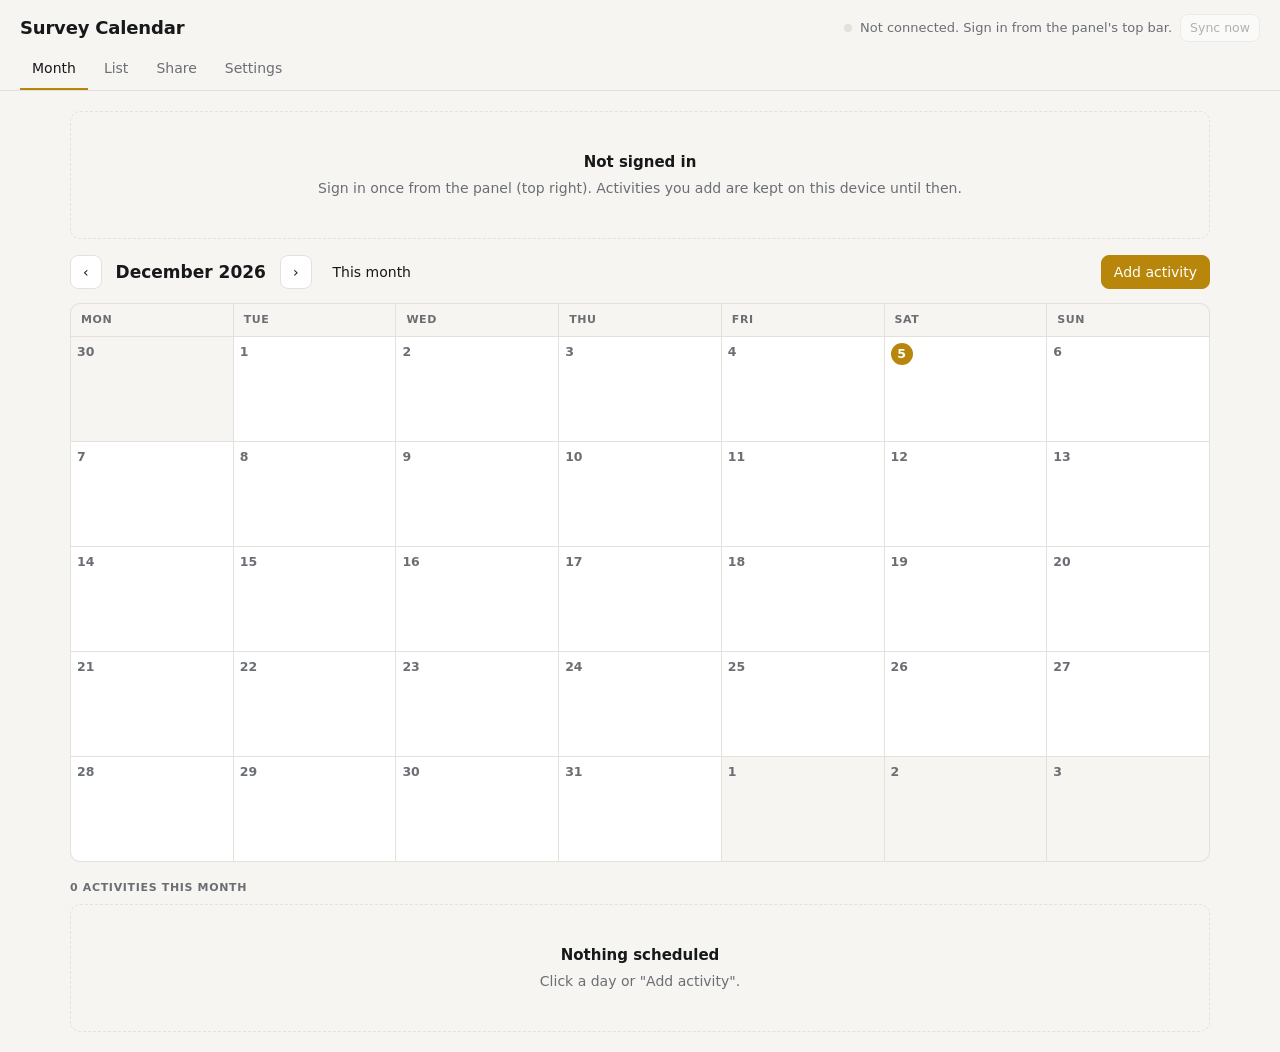
==== commit 0ee0fb61: "One sign-in: app Settings no longer ask for the web app address or key (panel Sign in only); SR Flow" ====
--- a/apps/calendar.html
+++ b/apps/calendar.html
@@ -252,6 +252,8 @@
           if (o.tmp && state.items[o.tmp]) delete state.items[o.tmp];
           state.items[r.id] = Object.assign({}, r.record);
           if (changedSince) { o.id = r.id; o.tmp = ""; o.baseVersion = r.record.version; Object.assign(state.items[r.id], o.data); }
+          // Sheet checks: saved, but the Sheet did not keep it; stays on the problem list until dismissed.
+          if (r.check_error) state.problems.push({ kind: "rejected", key: r.id, mine: o.data, what, error: r.check_error });
         } else if (r.result === "conflict") {
           if (r.server) state.items[r.server.id] = Object.assign({}, r.server);
           state.problems.push({ kind: "conflict", key: r.server ? r.server.id : k, mine: o.data, what, detail: "Someone changed this activity first; the Sheet's copy is showing now." });
@@ -307,7 +309,7 @@
 function renderSync() {
   const n = state.outbox.length;
   let c = "", text;
-  if (!state.cfg.url || !state.cfg.key) text = "Not connected. Sign in from the panel or in Settings.";
+  if (!state.cfg.url || !state.cfg.key) text = "Not connected. Sign in from the panel's top bar.";
   else if (syncing) { c = "on"; text = "Syncing…"; }
   else if (lastError) { c = "err"; text = lastError; }
   else if (!online) { c = "off"; text = "Offline · " + (n ? n + (n === 1 ? " change" : " changes") + " kept on this device, will send when online" : "showing the copy on this device"); }
@@ -324,7 +326,7 @@
       <button class="btn sm ghost" data-act="dismiss" data-i="${i}">Dismiss</button></div>`).join("")}</div></div>`;
 }
 function connectHint() {
-  return state.cfg.key ? "" : `<div class="empty" style="margin-bottom:16px"><b>Not signed in</b>Sign in once from the panel (top right), or in Settings here. Activities you add are kept on this device until then.</div>`;
+  return state.cfg.key ? "" : `<div class="empty" style="margin-bottom:16px"><b>Not signed in</b>Sign in once from the panel (top right). Activities you add are kept on this device until then.</div>`;
 }
 function monthHtml() {
   const first = new Date(month + "-01T00:00:00"), title = first.toLocaleDateString("en-PH", { month: "long", year: "numeric" });
@@ -386,10 +388,7 @@
     <section class="panel"><h2>One activity</h2><p>Open an activity and use "Add to my calendar" to save just that one to this phone or PC.</p></section>`;
 }
 function settingsHtml() {
-  return `<section class="panel"><h2>Connection</h2><p>Same web app address and key as every Survey Unit app. Signing in here signs in the others too.</p>
-      <div class="row"><label class="f"><span>Web app address</span><input id="cUrl" value="${esc(state.cfg.url)}" placeholder="https:&#47;&#47;script.google.com/macros/s/…/exec"></label>
-      <label class="f" style="max-width:220px"><span>Your key</span><input id="cKey" value="${esc(state.cfg.key)}" placeholder="ABCDE-12345" autocomplete="off"></label>
-      <button class="btn primary" id="cSave">Save and connect</button></div>
+  return `<section class="panel"><h2>Sign-in</h2><p>One sign-in for every app: <b>Sign in</b> in the Survey Unit panel's top bar. Sign out there too.</p>
       <p style="margin:12px 0 0">This device: <span class="mono">${esc(state.cfg.device)}</span>${state.me ? ` · Signed in as <b>${esc(state.me.name)}</b> (${esc(state.me.role)})` : ""}</p></section>
     <section class="panel"><h2>On this device</h2><p>${Object.keys(state.items).length} activities kept here · ${state.outbox.length} waiting to send${state.lastSync ? " · last synced " + esc(fmtTime(state.lastSync)) : ""}.</p>
       <button class="btn" id="cForget">Remove this device's copy</button></section>`;
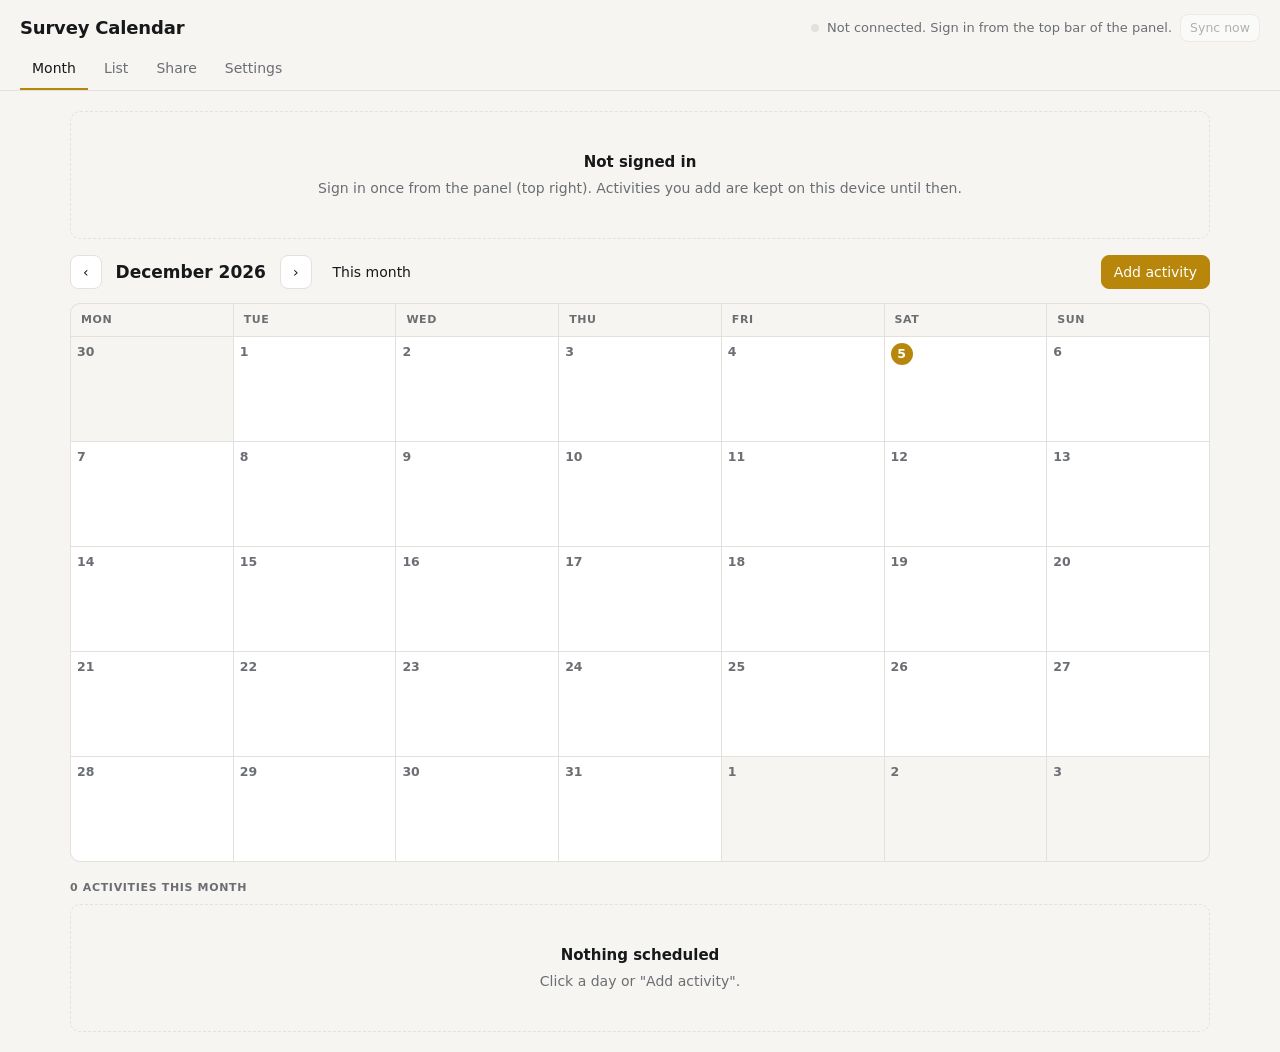
==== commit 78a8f771: "Apps: sign-in wording points to the top bar of the panel Calendar, Chat, Claim Monitor, Dashboard, D" ====
--- a/apps/calendar.html
+++ b/apps/calendar.html
@@ -309,7 +309,7 @@
 function renderSync() {
   const n = state.outbox.length;
   let c = "", text;
-  if (!state.cfg.url || !state.cfg.key) text = "Not connected. Sign in from the panel's top bar.";
+  if (!state.cfg.url || !state.cfg.key) text = "Not connected. Sign in from the top bar of the panel.";
   else if (syncing) { c = "on"; text = "Syncing…"; }
   else if (lastError) { c = "err"; text = lastError; }
   else if (!online) { c = "off"; text = "Offline · " + (n ? n + (n === 1 ? " change" : " changes") + " kept on this device, will send when online" : "showing the copy on this device"); }
@@ -388,7 +388,7 @@
     <section class="panel"><h2>One activity</h2><p>Open an activity and use "Add to my calendar" to save just that one to this phone or PC.</p></section>`;
 }
 function settingsHtml() {
-  return `<section class="panel"><h2>Sign-in</h2><p>One sign-in for every app: <b>Sign in</b> in the Survey Unit panel's top bar. Sign out there too.</p>
+  return `<section class="panel"><h2>Sign-in</h2><p>One sign-in for every app: <b>Sign in</b> in the top bar of the Survey Unit panel. Sign out there too.</p>
       <p style="margin:12px 0 0">This device: <span class="mono">${esc(state.cfg.device)}</span>${state.me ? ` · Signed in as <b>${esc(state.me.name)}</b> (${esc(state.me.role)})` : ""}</p></section>
     <section class="panel"><h2>On this device</h2><p>${Object.keys(state.items).length} activities kept here · ${state.outbox.length} waiting to send${state.lastSync ? " · last synced " + esc(fmtTime(state.lastSync)) : ""}.</p>
       <button class="btn" id="cForget">Remove this device's copy</button></section>`;
